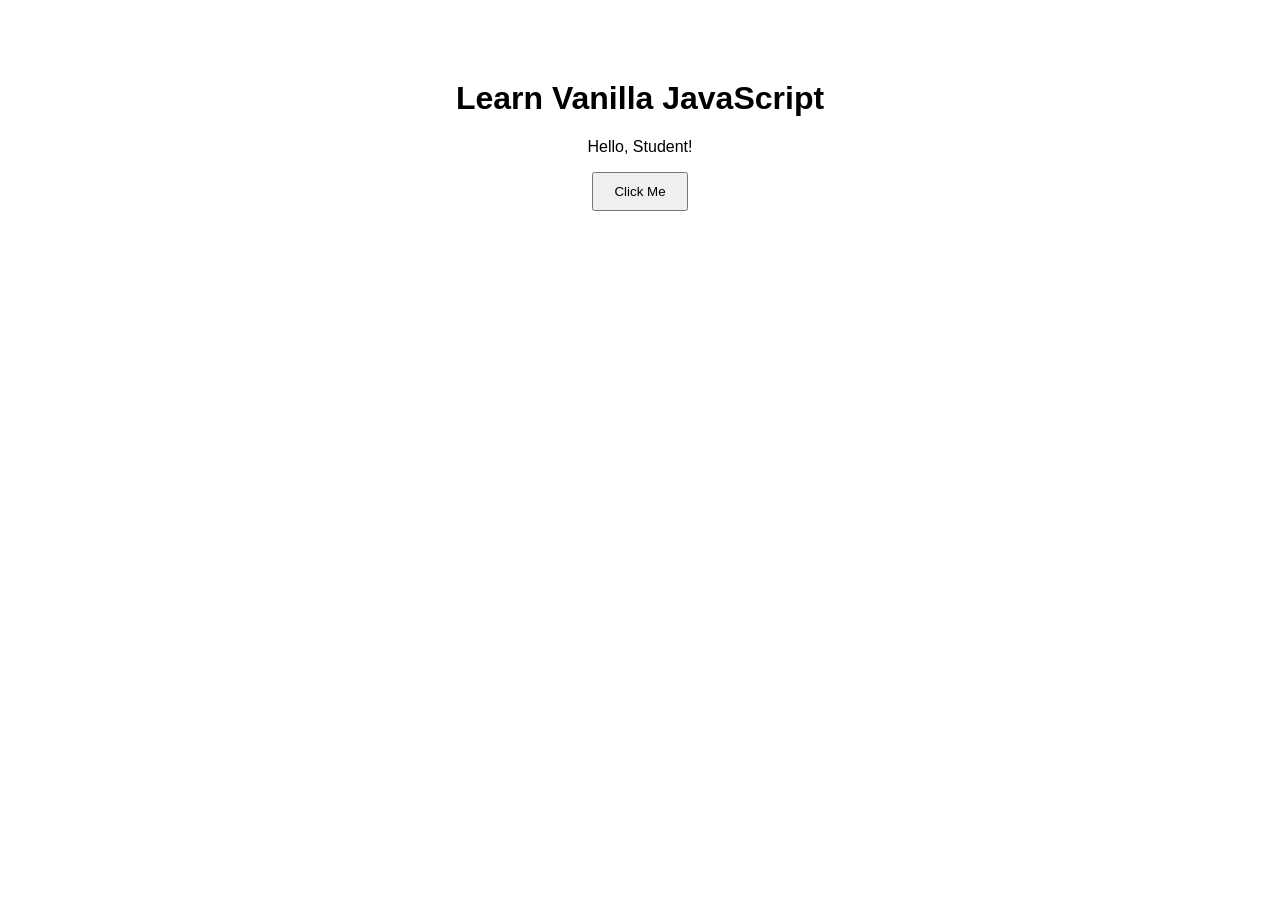
==== index.html @ 7bc14321 "Add initial HTML, CSS, and JavaScript files for JavaScript learning project" ====
<!DOCTYPE html>
<html lang="en">
<head>
    <meta charset="UTF-8">
    <meta name="viewport" content="width=device-width, initial-scale=1.0">
    <title>JavaScript Learning</title>
    <link rel="stylesheet" href="style.css">
    <script src="script.js" defer></script>
</head>
<body>
    <h1>Learn Vanilla JavaScript</h1>
    <p id="message">Hello, Student!</p>
    <button id="changeButton">Click Me</button>
</body>
</html>
---- style.css ----
body {
    font-family: Arial, sans-serif;
    text-align: center;
    margin-top: 80px;
}

button {
    padding: 10px 20px;
    cursor: pointer;
}
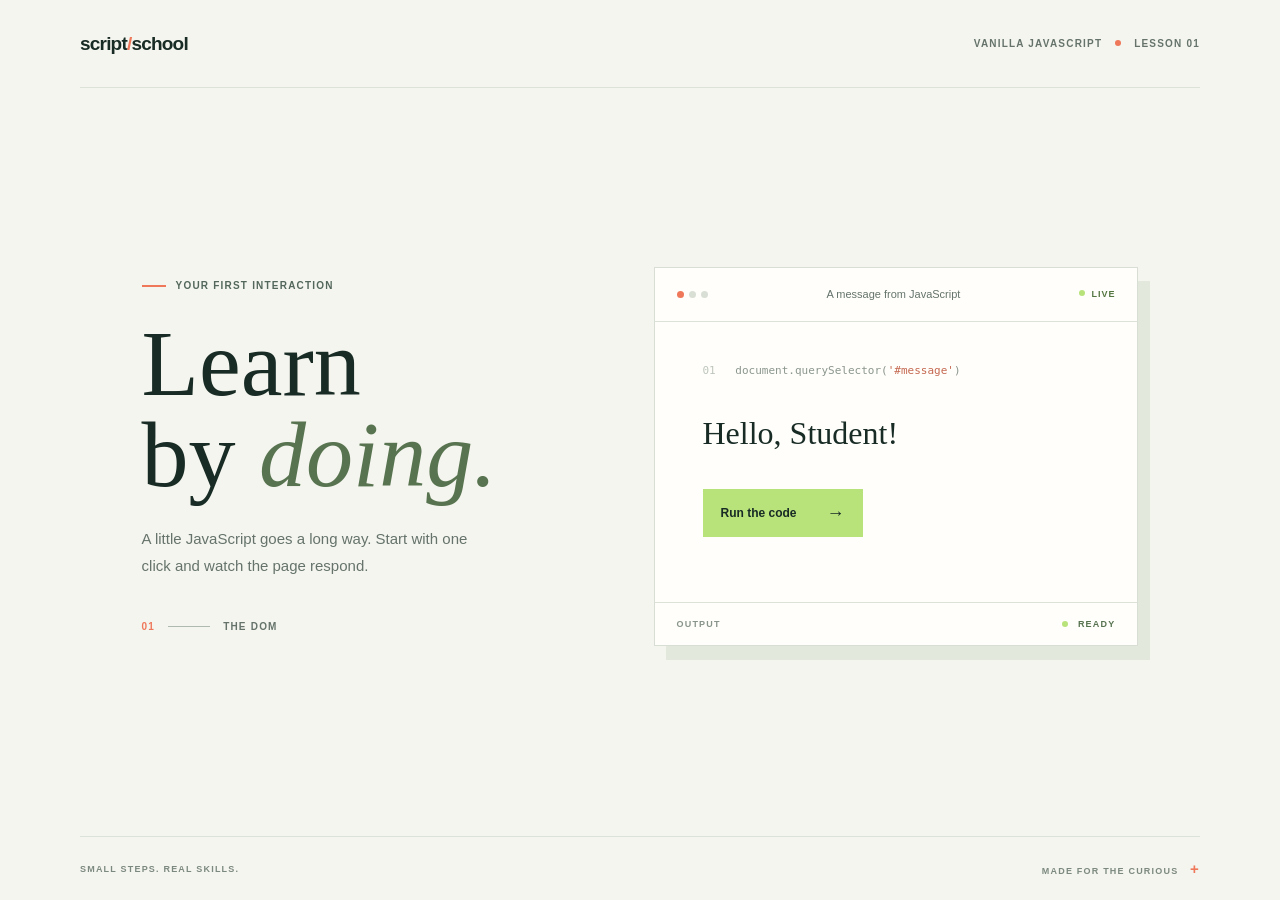
==== commit 78d9eeb6: "Enhance index.html structure and styling; implement JavaScript interaction" ====
--- a/index.html
+++ b/index.html
@@ -5,11 +5,42 @@
     <meta name="viewport" content="width=device-width, initial-scale=1.0">
     <title>JavaScript Learning</title>
     <link rel="stylesheet" href="style.css">
-    <script src="script.js" defer></script>
+    <script src="03.js" defer></script>
 </head>
 <body>
-    <h1>Learn Vanilla JavaScript</h1>
-    <p id="message">Hello, Student!</p>
-    <button id="changeButton">Click Me</button>
+    <main class="lesson-shell">
+        <header class="topbar">
+            <a class="wordmark" href="#">script<span>/</span>school</a>
+            <span class="course-label">VANILLA JAVASCRIPT <span class="course-dot"></span> LESSON 01</span>
+        </header>
+
+        <section class="lesson-layout" aria-labelledby="lesson-title">
+            <div class="lesson-copy">
+                <p class="eyebrow"><span class="eyebrow-line"></span> YOUR FIRST INTERACTION</p>
+                <h1 id="lesson-title">Learn<br>by <em>doing.</em></h1>
+                <p class="intro">A little JavaScript goes a long way. Start with one click and watch the page respond.</p>
+                <div class="lesson-index"><span>01</span><span class="index-rule"></span><span>THE DOM</span></div>
+            </div>
+
+            <section class="demo-panel" aria-label="JavaScript interaction demo">
+                <div class="panel-topline">
+                    <span class="window-dots" aria-hidden="true"><i></i><i></i><i></i></span>
+                    <span class="panel-title">A message from JavaScript</span>
+                    <span class="live-indicator">LIVE</span>
+                </div>
+                <div class="panel-body">
+                    <p class="code-hint"><span>01</span> document.querySelector(<b>'#message'</b>)</p>
+                    <p id="message" aria-live="polite">Hello, Student!</p>
+                    <button id="changeButton" type="button">
+                        <span>Run the code</span>
+                        <span class="button-arrow" aria-hidden="true">&#8594;</span>
+                    </button>
+                </div>
+                <div class="panel-foot"><span>OUTPUT</span><span class="output-state"><i></i> READY</span></div>
+            </section>
+        </section>
+
+        <footer class="page-footer"><span>SMALL STEPS. REAL SKILLS.</span><span>MADE FOR THE CURIOUS <b>+</b></span></footer>
+    </main>
 </body>
 </html>
--- a/style.css
+++ b/style.css
@@ -1,10 +1,180 @@
+:root {
+    color-scheme: light;
+    --ink: #182b25;
+    --muted: #65736c;
+    --paper: #f4f5ee;
+    --panel: #fffefa;
+    --green: #b8e37b;
+    --coral: #ef785b;
+    --line: #dce2d8;
+}
+
+* { box-sizing: border-box; }
+
 body {
-    font-family: Arial, sans-serif;
-    text-align: center;
-    margin-top: 80px;
+    min-height: 100vh;
+    margin: 0;
+    color: var(--ink);
+    background-color: var(--paper);
+    background-image: radial-gradient(#cad2c6 0.7px, transparent 0.7px);
+    background-size: 18px 18px;
+    font-family: "Avenir Next", Avenir, "Segoe UI", sans-serif;
+}
+
+.lesson-shell {
+    width: min(1120px, calc(100% - 80px));
+    min-height: 100vh;
+    margin: 0 auto;
+    display: flex;
+    flex-direction: column;
+}
+
+.topbar, .page-footer {
+    display: flex;
+    justify-content: space-between;
+    align-items: center;
+}
+
+.topbar {
+    min-height: 88px;
+    border-bottom: 1px solid var(--line);
+}
+
+.wordmark {
+    color: var(--ink);
+    font-size: 19px;
+    font-weight: 800;
+    letter-spacing: -0.8px;
+    text-decoration: none;
+}
+
+.wordmark span { color: var(--coral); }
+
+.course-label, .eyebrow, .lesson-index, .panel-foot, .page-footer {
+    font-size: 10px;
+    font-weight: 750;
+    letter-spacing: 1.2px;
+}
+
+.course-label { color: var(--muted); }
+.course-dot { display: inline-block; width: 6px; height: 6px; margin: 0 9px 1px; border-radius: 50%; background: var(--coral); }
+
+.lesson-layout {
+    flex: 1;
+    display: grid;
+    grid-template-columns: 0.9fr 1.1fr;
+    align-items: center;
+    gap: clamp(48px, 9vw, 120px);
+    padding: 76px 5.5% 88px;
+}
+
+.eyebrow { display: flex; align-items: center; gap: 10px; margin: 0 0 27px; color: #53675c; }
+.eyebrow-line { width: 24px; height: 2px; background: var(--coral); }
+
+h1 {
+    margin: 0;
+    font-family: Georgia, "Times New Roman", serif;
+    font-size: clamp(62px, 7.4vw, 94px);
+    font-weight: 500;
+    line-height: 0.96;
+}
+
+h1 em { color: #57734f; font-weight: 400; }
+
+.intro {
+    max-width: 340px;
+    margin: 26px 0 42px;
+    color: var(--muted);
+    font-size: 15px;
+    line-height: 1.8;
+}
+
+.lesson-index { display: flex; align-items: center; gap: 13px; color: var(--muted); }
+.lesson-index span:first-child { color: var(--coral); }
+.index-rule { width: 42px; height: 1px; background: #aeb9af; }
+
+.demo-panel {
+    overflow: hidden;
+    border: 1px solid #d8ded4;
+    background: var(--panel);
+    box-shadow: 12px 14px 0 #e2e8dc;
+    animation: arrive 500ms ease-out both;
+}
+
+.panel-topline, .panel-foot {
+    display: flex;
+    align-items: center;
+    justify-content: space-between;
+    min-height: 54px;
+    padding: 0 22px;
+    border-bottom: 1px solid var(--line);
+}
+
+.window-dots { display: flex; gap: 5px; }
+.window-dots i { width: 7px; height: 7px; border-radius: 50%; background: #d9dfd5; }
+.window-dots i:first-child { background: var(--coral); }
+.panel-title { color: var(--muted); font-size: 11px; }
+.live-indicator { color: #547641; font-size: 9px; font-weight: 800; letter-spacing: 1px; }
+.live-indicator::before { content: ""; display: inline-block; width: 6px; height: 6px; margin: 0 6px 1px 0; border-radius: 50%; background: var(--green); }
+
+.panel-body { min-height: 280px; padding: 42px clamp(22px, 4vw, 48px); }
+.code-hint { margin: 0 0 38px; color: #8b968d; font-family: monospace; font-size: 11px; overflow-wrap: anywhere; }
+.code-hint span { margin-right: 13px; color: #bec6bc; }
+.code-hint b { color: #c56850; font-weight: 500; }
+
+#message {
+    min-height: 42px;
+    margin: 0 0 32px;
+    font-family: Georgia, "Times New Roman", serif;
+    font-size: clamp(24px, 3vw, 32px);
 }
 
 button {
-    padding: 10px 20px;
+    display: inline-flex;
+    min-height: 48px;
+    align-items: center;
+    gap: 30px;
+    padding: 0 18px;
+    border: 0;
+    color: var(--ink);
+    background: var(--green);
+    font: inherit;
+    font-size: 12px;
+    font-weight: 750;
     cursor: pointer;
+    transition: background 160ms ease, transform 160ms ease;
+}
+
+button:hover { background: #c8ee91; transform: translateY(-2px); }
+button:focus-visible { outline: 3px solid var(--coral); outline-offset: 3px; }
+.button-arrow { font-size: 18px; line-height: 1; }
+
+.panel-foot { min-height: 43px; border-top: 1px solid var(--line); border-bottom: 0; color: #89948b; font-size: 9px; }
+.output-state { color: #57734f; }
+.output-state i { display: inline-block; width: 6px; height: 6px; margin-right: 6px; border-radius: 50%; background: var(--green); }
+
+.page-footer { min-height: 64px; border-top: 1px solid var(--line); color: #7c8980; font-size: 9px; }
+.page-footer b { margin-left: 8px; color: var(--coral); font-size: 15px; }
+
+@keyframes arrive {
+    from { opacity: 0; transform: translateY(12px); }
+    to { opacity: 1; transform: translateY(0); }
+}
+
+@media (max-width: 700px) {
+    .lesson-shell { width: min(100% - 40px, 520px); }
+    .topbar { min-height: 70px; }
+    .course-label { font-size: 8px; letter-spacing: 0.7px; }
+    .course-dot { margin: 0 5px 1px; }
+    .lesson-layout { grid-template-columns: 1fr; gap: 42px; padding: 58px 4px 64px; }
+    .eyebrow { margin-bottom: 20px; }
+    h1 { font-size: clamp(60px, 16vw, 82px); }
+    .intro { margin: 20px 0 28px; }
+    .lesson-index { display: none; }
+    .panel-body { min-height: 250px; padding-top: 34px; }
+    .page-footer { font-size: 8px; letter-spacing: 0.7px; }
+}
+
+@media (prefers-reduced-motion: reduce) {
+    *, *::before, *::after { animation-duration: 0.01ms !important; transition-duration: 0.01ms !important; }
 }
